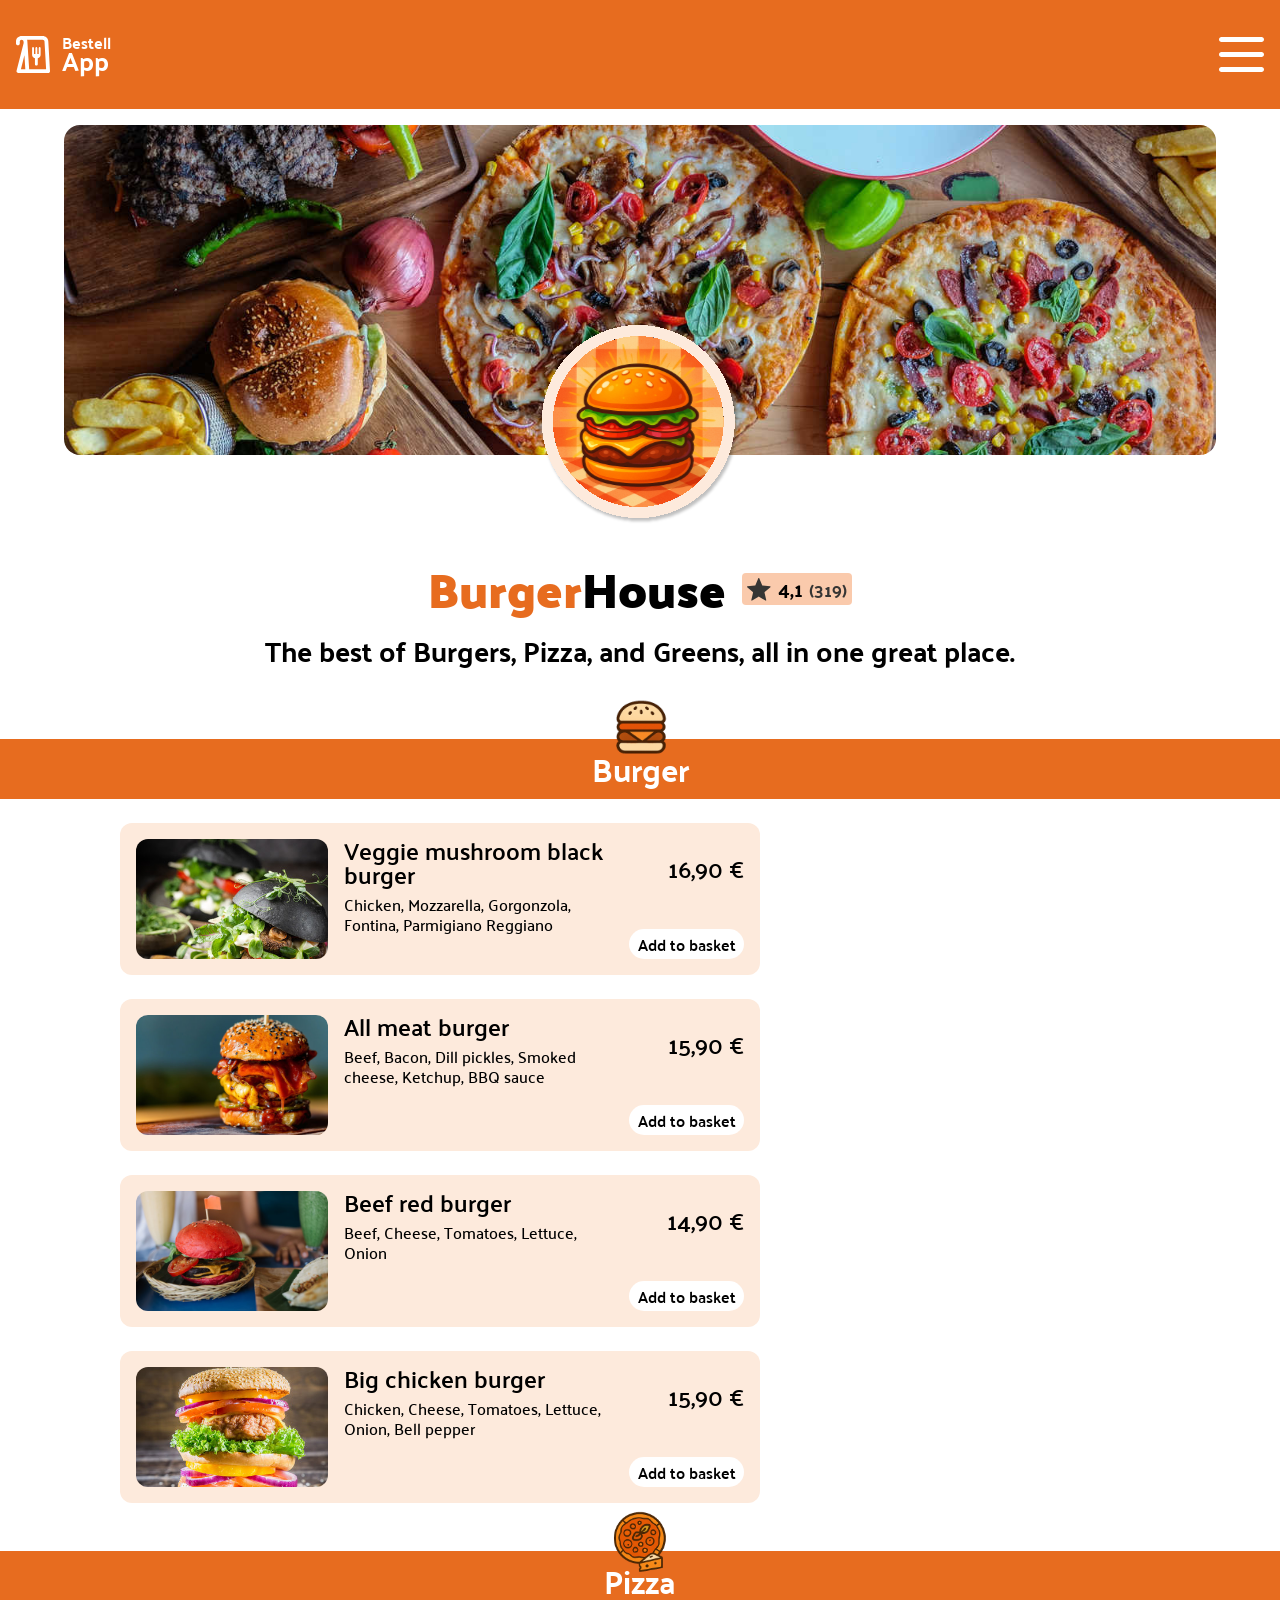
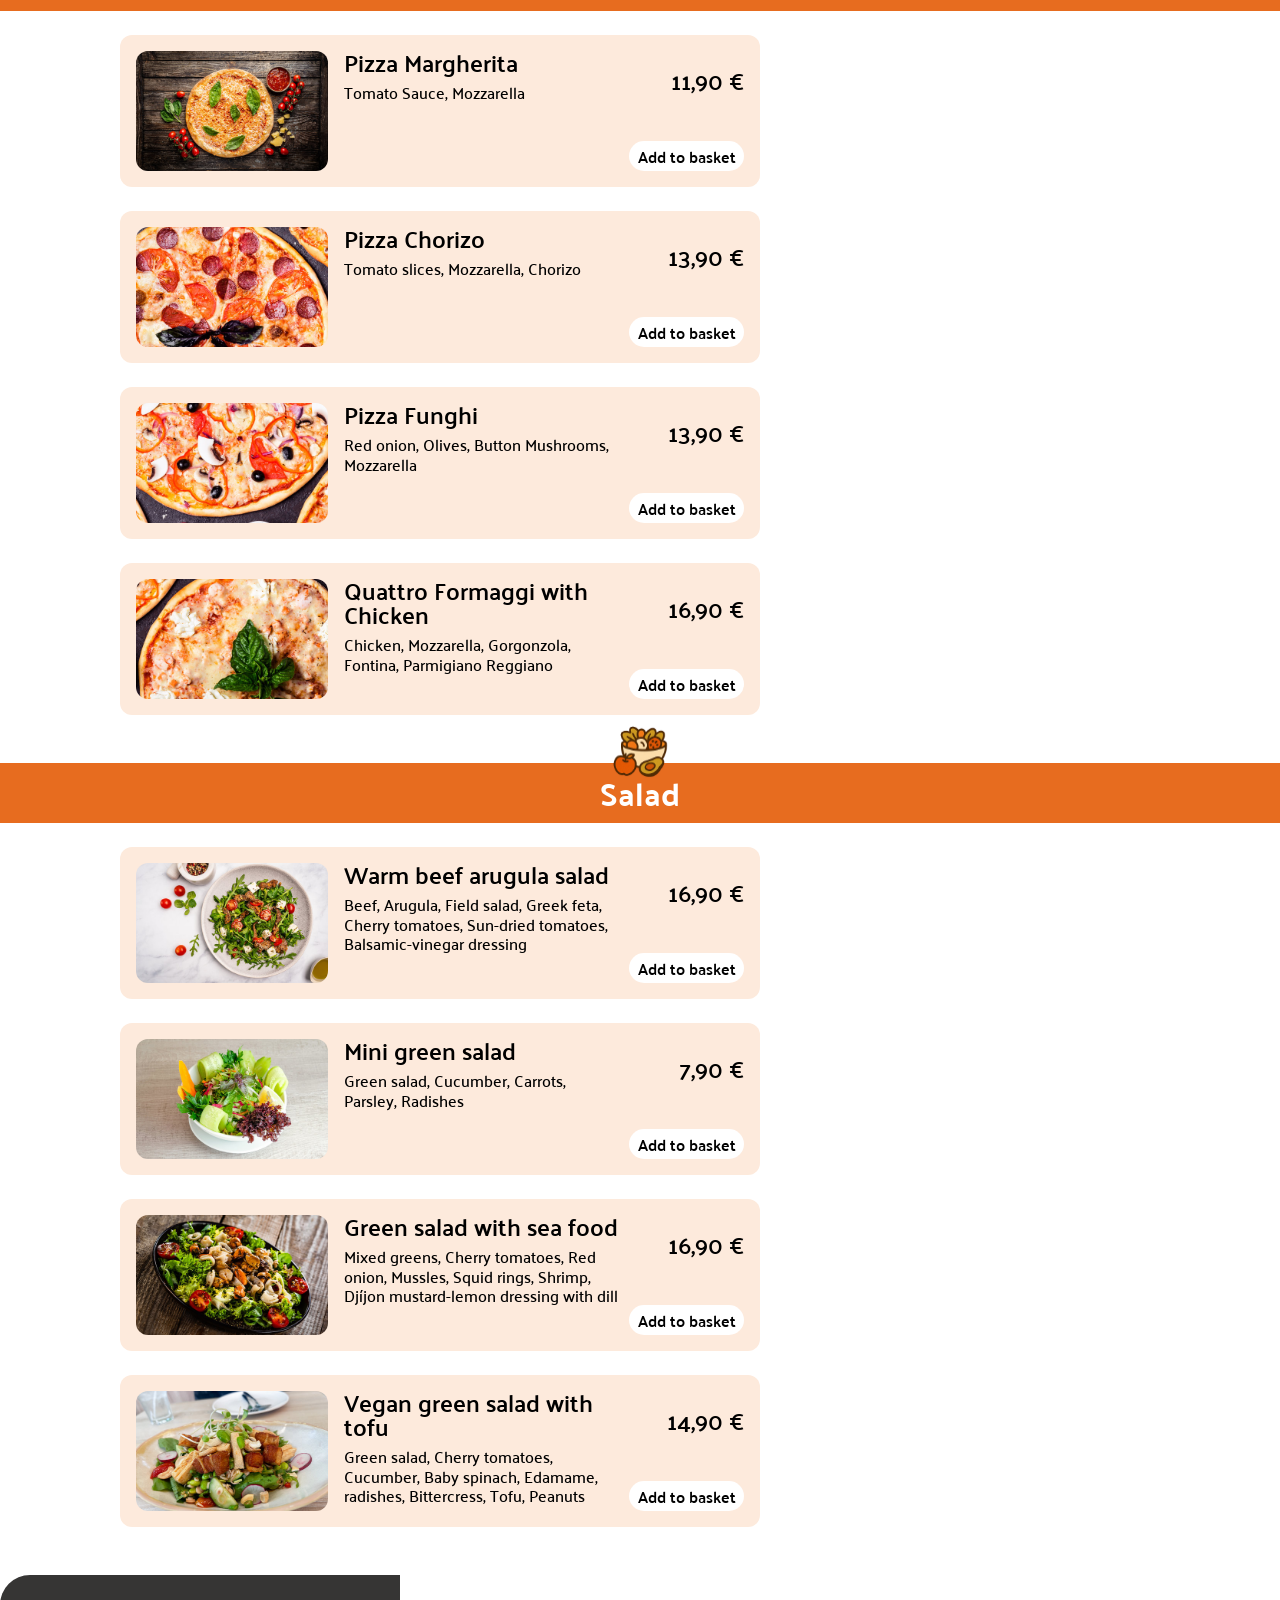
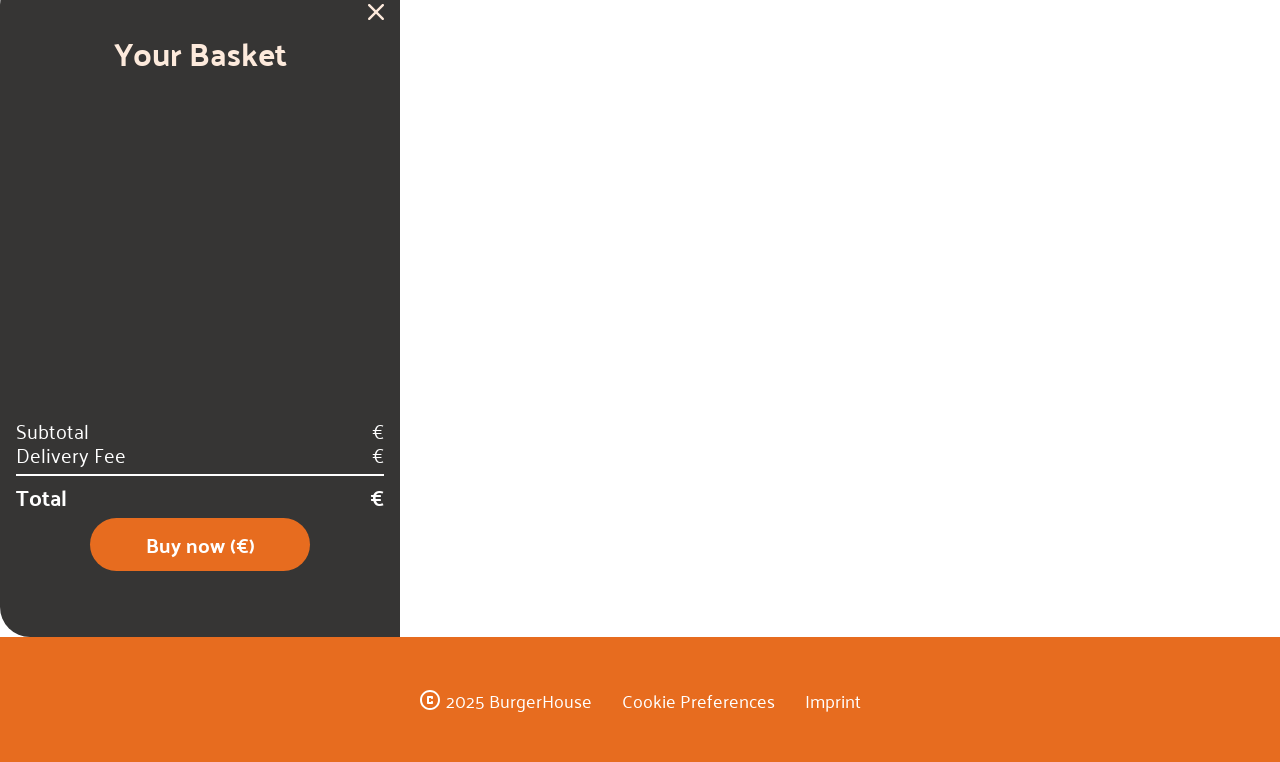
==== index.html @ 0ec8093a "fix: no dialog" ====
<!doctype html>
<html lang="en">
  <head>
    <meta charset="UTF-8" />
    <meta name="viewport" content="width=device-width, initial-scale=1.0" />
    <title>Bestell App</title>
    <link rel="icon" type="image/x-icon" href="./assets/icons/app-icon.svg" />
    <link rel="stylesheet" href="style.css" />
    <link rel="stylesheet" href="./styles/fonts.css" />
    <link rel="stylesheet" href="./styles/assets.css" />
    <link rel="stylesheet" href="./styles/basket.css" />
    <link rel="stylesheet" href="./styles/standard.css" />
    <script src="./scripts/db.js" defer></script>
    <script src="script.js" defer></script>
    <script src="./scripts/template.js" defer></script>
  </head>
  <body onload="init()">
    <header class="html-header">
      <div class="content">
        <div class="header-left">
          <img
            src="./assets/icons/app-icon.svg"
            alt="white bestell app icon of paper bag and fork"
          />
          <p>
            Bestell <br />
            <span>App</span>
          </p>
        </div>

        <div class="header-right">
          <img
            src="./assets/icons/burger-menu-icon.svg"
            alt="burger menu navigation"
          />
        </div>
      </div>
    </header>
    <main>
      <section class="landing-page">
        <div class="content">
          <div class="landing-page-wrapper">
            <div class="landing-page-photos">
              <img
                class="hero-photo"
                src="./assets/img/header-image.jpg"
                alt="burger and pizza on a table"
              />
              <img
                class="hero-icon"
                src="./assets/icons/hero-burger-icon.svg"
                alt="burger"
              />
            </div>
            <div class="landing-page-text">
              <div class="landing-page-headline">
                <h1><span class="font-color"> Burger</span>House</h1>

                <div class="rating">
                  <img
                    src="./assets/icons/rating-star-icon.svg"
                    alt="star icon"
                  />
                  <p class="average-rating">4,1</p>
                  <p class="reviews-count">(319)</p>
                </div>
              </div>

              <p>
                The best of Burgers, Pizza, and Greens, all in one great place.
              </p>
            </div>
          </div>
        </div>
      </section>

      <section id="menu"></section>
    </main>

    <aside class="basket-desktop-wrapper">
      <div class="content-basket-desktop">
        <div id="basket">
          <!-- JS -->
           
        </div>
      </div>
    </aside>

    <!-- <dialog aria-labelledby="" id="basket"></dialog> -->

    <footer>
      <div class="content">
        <div class="footer-wrapper">
          <p>Imprint</p>
          <p>Cookie Preferences</p>
          <div>
            <img src="./assets/icons/copyright.svg" alt="copyright icon" />
            <p>2025 BurgerHouse</p>
          </div>
        </div>
      </div>
    </footer>

    <nav class="nav-wrapper">
      <div class="content">
        <ul class="nav-list">
          <li>
            <a class="nav-link home-link" href=""
              ><img src="./assets/icons/home-icon.svg" alt="home icon"
            /></a>
          </li>

          <li>
            <a class="nav-link profile-link" href=""
              ><img
                src="./assets/icons/profile-icon.svg"
                alt="person profile icon"
            /></a>
          </li>

          <li>
            <a class="nav-link orders-link" href=""
              ><img src="./assets/icons/app-icon.svg" alt="bestell app icon"
            /></a>
          </li>

          <li class="shopping-cart">
            <button class="nav-link basket-link" href="" onclick="openDialog()">
              <img
                src="./assets/icons/shopping-cart-white.svg"
                alt="shopping cart icon"
              />
            </button>
            <div class="hidden" id="cart-count"></div>
          </li>
        </ul>
      </div>
    </nav>
  </body>
</html>
---- style.css ----
body {
  width: 100%;
  min-height: 100dvh;
}

main {
  width: 100%;
  padding-bottom: 48px;
  display: flex;
  flex-direction: column;
  gap: 48px;
}

/* #region header */
.html-header {
  width: 100%;
  height: clamp(70px, 8.5dvw, 120px);
  background-color: rgba(231, 108, 31, 1);
  display: flex;
  align-items: center;

  .content {
    display: flex;
    align-items: center;
    justify-content: space-between;

    .header-left {
      width: fit-content;
      display: flex;
      gap: 12px;
      align-items: center;

      img {
        width: 34px;
        height: auto;
      }

      p {
        color: white;
        font-weight: 700;
        line-height: 100%;
        letter-spacing: 0;

        span {
          font-weight: 700;
          font-size: 26px;
          line-height: 80%;
          letter-spacing: 0;
        }
      }
    }

    .header-right {
      display: none;
      width: 45px;
      height: auto;

      @media screen and (min-width: 900px) {
        display: flex;
      }
    }
  }
}

/* #endregion */

/* #region landing-page */
.landing-page {
  height: 100%;
  width: 100%;
  padding-top: 16px;

  @media screen and (min-width: 1440px) {
    padding-top: 0px;
  }
}

.landing-page-wrapper {
  height: 100%;
  width: 100%;
  display: flex;
  flex-direction: column;

  .landing-page-photos {
    height: 420px;
    width: 100%;
    display: flex;
    flex-direction: column;
    align-items: center;

    .hero-photo {
      height: 330px;
      width: clamp(300px, 90dvw, 1440px);
      object-fit: cover;
      border-radius: 16px;

      @media screen and (min-width: 1440px) {
        width: 1440px;
        height: 340px;
        border-radius: 0;
      }
    }

    .hero-icon {
      height: clamp(120px, 17dvw, 200px);
      width: clamp(120px, 17dvw, 200px);
      z-index: 1;
      position: absolute;
      bottom: 20px;

      @media screen and (min-width: 1440px) {
        position: absolute;
        bottom: 0px;
      }
    }
  }

  .landing-page-text {
    width: 100%;

    .landing-page-headline {
      width: 100%;
      display: flex;
      flex-direction: column-reverse;
      align-items: center;

      @media screen and (min-width: 900px) {
        display: flex;
        flex-direction: row;
        justify-content: center;
        gap: 16px;
      }

      h1 {
        font-family: "Palanquin Dark";
        font-size: clamp(40px, 9dvw, 48px);
        font-weight: 700;

        span {
          font-family: "Palanquin Dark";
          font-size: clamp(40px, 9dvw, 48px);
          color: rgba(231, 108, 31, 1);
        }
      }

      .rating {
        width: 110px;
        height: 32px;
        background-color: rgba(250, 202, 172, 1);
        border-radius: 4px;
        padding: 4px 5px;
        display: flex;
        align-items: center;
        justify-content: space-between;

        img {
          width: 24px;
          height: auto;
        }

        .average-rating {
          font-family: "Palanquin Dark";
          font-weight: 400;
          font-size: 20px;
          line-height: 120%;
        }

        .reviews-count {
          font-size: 18px;
          line-height: 120%;
          color: rgba(54, 53, 52, 1);
        }
      }
    }

    p {
      font-weight: 700;
      font-size: clamp(20px, 5dvw, 28px);
      line-height: 120%;
      text-align: center;
    }
  }
}

/* #endregion */

/* #region menu */

#menu {
  width: 100%;
  height: auto;
  display: flex;
  flex-direction: column;
  gap: 24px;

  .menu-headline {
    width: 100%;
    height: 60px;
    background-color: rgba(231, 108, 31, 1);
    display: flex;
    flex-direction: column;
    justify-content: center;
    align-items: center;
    gap: 12px;
    margin-top: 24px;

    .menu-headline-icon {
      position: absolute;
      top: -40px;

      img {
        width: 55px;
        height: auto;
      }
    }

    h2 {
      color: white;
      font-size: 32px;
      font-weight: 700;
      line-height: 120%;
    }
  }

  .menu-card-wrapper {
    display: flex;
    flex-direction: column;
    justify-content: center;
    align-items: center;
    gap: 24px;

    @media screen and (min-width: 900px) {
      width: calc(100% - 400px);
    }

    .menu-card {
      width: clamp(294px, 50dvw, 715px);
      background-color: rgba(253, 234, 220, 1);
      border-radius: 12px;
      padding: 16px;
      display: flex;
      flex-direction: column;

      @media screen and (min-width: 900px) {
        display: flex;
        flex-direction: row;
        justify-content: space-between;
        gap: 10px;
      }

      .menu-card-left {
        @media screen and (min-width: 900px) {
          width: 100%;
          display: flex;
          gap: 16px;
        }

        .menu-img {
          @media screen and (min-width: 900px) {
            display: flex;
            align-items: center;
          }

          img {
            width: 100%;
            height: 86px;
            border-radius: 12px;
            object-fit: cover;

            @media screen and (min-width: 900px) {
              width: clamp(130px, 15dvw, 200px);
              height: 120px;
              border-radius: 12px;
              object-fit: cover;
            }
          }
        }

        .dish-name {
          display: flex;
          flex-direction: column;
          gap: 8px;

          h3 {
            font-weight: 600;
            font-size: 24px;
            line-height: 100%;
          }

          p {
            font-weight: 500;
            line-height: 120%;
          }
        }
      }

      .price {
        display: flex;
        justify-content: space-between;
        margin-top: 16px;

        @media screen and (min-width: 900px) {
          display: flex;
          flex-direction: column;
          align-items: end;
        }

        p {
          font-weight: 600;
          font-size: 24px;
          line-height: 120%;
        }

        .basket-button {
          width: 115px;
          height: 30px;
          border-radius: 20px;
          padding: 5px 8px;
          background-color: rgba(255, 255, 255, 1);

          p {
            font-weight: 600;
            line-height: 120%;
            font-size: 16px;
          }

          p:active {
            color: rgba(231, 108, 31, 1);
          }
        }
      }
    }
  }
}
/* #endregion */

/* #region navbar */
.nav-wrapper {
  width: 100%;
  height: 70px;
  background-color: rgba(54, 53, 52, 1);
  display: flex;
  align-items: center;
  z-index: 2;
  position: fixed;
  bottom: 0;

  @media screen and (min-width: 900px) {
    display: none;
  }

  .nav-list {
    height: 100%;
    width: 100%;
    display: flex;
    justify-content: space-between;
    align-items: center;

    li {
      .nav-link {
        img {
          width: 30px;
          height: 30px;
        }
      }
    }

    .shopping-cart {
      .circle-flag {
        background-color: rgba(253, 234, 220, 1);
        width: 15px;
        height: 15px;
        border-radius: 50%;
        position: absolute;
        bottom: 70%;
        right: 0;
        display: flex;
        justify-content: center;
        align-items: center;

        .item-count {
          color: rgba(231, 108, 31, 1);
          font-family: "Figtree";
          font-size: 10px;
          font-weight: 600;
          line-height: 120%;
        }
      }
    }
  }
}

.hidden {
  display: none;
}

/* #endregion */

/* .basket-desktop-wrapper {
  z-index: 1000;
    height: 100%;
    width: 100%;
    position: absolute;
    top: 0px;
    display: flex;
    justify-content: center;

    .content-basket-desktop {
      width: 1440px;
      height: 100%;
      display: flex;
      justify-content: flex-end;

      #basket-desktop {
        background: blue;
        border-radius: 30px 0 0 30px;
        height: 662px;
        width: 400px;
        position: sticky;
        top: 0px;
      }
    }
  } */



/* #region dialog */
/* dialog {
  width: 300px;
  height: 662px;
  border-radius: 30px;
  background: rgba(54, 53, 52, 1);
  margin: auto;
  padding: 24px 16px;
  border: none;

  .dialog-wrapper {
    display: block;
    width: 100%;
    height: 100%;
    display: flex;
    flex-direction: column;
    align-items: center;
    gap: 8px;

    .dialog-header {
      width: 100%;
      height: fit-content;
      color: rgba(253, 234, 220, 1);
      display: flex;
      justify-content: flex-end;
      align-items: center;

      button {
        height: 16px;
        width: 16px;
      }
    }

    h1 {
      color: rgba(253, 234, 220, 1);
      font-weight: 700;
      font-size: 32px;
    }

    #basket-wrapper {
      width: 100%;
      height: 320px;
      display: flex;
      flex-direction: column;
      gap: 8px;
      overflow-y: auto;

      .basket-card {
        width: 250px;
        height: fit-content;
        background-color: rgba(253, 234, 220, 1);
        border-radius: 20px;
        padding: 16px;

        .basket-card-top {
          width: 100%;
          color: rgba(54, 53, 52, 1);
          font-weight: 700;
          font-size: 20px;
          line-height: 120%;

          display: flex;
          justify-content: space-between;
          align-items: center;
        }

        .basket-card-bottom {
          width: 100%;
          color: rgba(54, 53, 52, 1);
          font-weight: 700;
          font-size: 20px;
          line-height: 120%;

          display: flex;
          justify-content: space-between;
          align-items: center;

          .basket-count {
            width: 100%;
            display: flex;
            align-items: center;
            gap: 4px;
          }
        }
      }
    }

    .basket-table-total {
      width: 100%;
      height: fit-content;
      border-collapse: collapse;

      tr {
        td {
          color: rgba(255, 255, 255, 1);
          font-size: 20px;
          line-height: 120%;
        }

        td:last-child {
          text-align: right;
        }
      }

      .delivery-row {
        td {
          padding-bottom: 8px;
        }
      }

      #total-row {
        border-top: 2px solid white;

        td {
          font-weight: 700;
          font-size: 22px;
          line-height: 120%;
          padding-top: 8px;
        }
      }
    }

    .buy-now-button {
      width: 220px;
      height: 53px;
      border-radius: 60px;
      background-color: rgba(231, 108, 31, 1);
      padding: 12px 24px;

      p {
        width: 100%;
        color: white;
        font-weight: 700;
        font-size: 20px;
        line-height: 120%;
      }
    }
  }
} */

/* dialog::backdrop {
  background: rgba(0, 0, 0, 0.5);
} */

/* .basket-order-confirmed {
  width: 300px;
  height: 255px;
  border-radius: 30px;
  background: rgba(54, 53, 52, 1);
  margin: auto;
  padding: 24px 16px;
  border: none;

  .dialog-wrapper-ordered {
    width: 100%;
    height: 100%;
    display: flex;
    flex-direction: column;
    align-items: center;
    gap: 8px;

    header {
      width: 100%;
      height: fit-content;
      color: rgba(253, 234, 220, 1);
      display: flex;
      justify-content: flex-end;
      align-items: center;
    }

    h1 {
      color: rgba(253, 234, 220, 1);
      font-weight: 700;
      font-size: 32px;
      line-height: 120%;
      text-align: center;
    }

    p {
      color: rgba(253, 234, 220, 1);
      font-weight: 700;
      font-size: 20px;
      line-height: 120%;
      text-align: center;
    }
  }
} */

footer {
  width: 100%;
  height: 125px;
  background-color: rgba(231, 108, 31, 1);
}

.footer-wrapper {
  width: 100%;
  height: 100%;
  display: flex;
  justify-content: center;
  flex-direction: column;
  align-items: center;

  @media screen and (min-width: 900px) {
    display: flex;
    flex-direction: row-reverse;
    gap: 30px;
    justify-content: center;
    height: 125px;
  }

  p {
    color: white;
    font-size: 18px;
  }

  div {
    display: flex;
    gap: 6px;
    align-items: center;

    img {
      width: 20px;
      height: 20px;
    }
  }
}


    /* #endregion */
---- styles/fonts.css ----
/* #region Palanquin */
/* palanquin-dark-regular - latin */
@font-face {
  font-display: swap; /* Check https://developer.mozilla.org/en-US/docs/Web/CSS/@font-face/font-display for other options. */
  font-family: 'Palanquin Dark';
  font-style: normal;
  font-weight: 400;
  src: url('../assets/fonts/palanquin-dark-v17-latin-regular.woff2') format('woff2'); /* Chrome 36+, Opera 23+, Firefox 39+, Safari 12+, iOS 10+ */
}
/* palanquin-dark-700 - latin */
@font-face {
  font-display: swap; /* Check https://developer.mozilla.org/en-US/docs/Web/CSS/@font-face/font-display for other options. */
  font-family: 'Palanquin Dark';
  font-style: normal;
  font-weight: 700;
  src: url('../assets/fonts/palanquin-dark-v17-latin-700.woff2') format('woff2'); /* Chrome 36+, Opera 23+, Firefox 39+, Safari 12+, iOS 10+ */
}

/* palanquin-regular - latin */
@font-face {
  font-display: swap; /* Check https://developer.mozilla.org/en-US/docs/Web/CSS/@font-face/font-display for other options. */
  font-family: 'Palanquin';
  font-style: normal;
  font-weight: 400;
  src: url('../assets/fonts/palanquin-v17-latin-regular.woff2') format('woff2'); /* Chrome 36+, Opera 23+, Firefox 39+, Safari 12+, iOS 10+ */
}
/* palanquin-500 - latin */
@font-face {
  font-display: swap; /* Check https://developer.mozilla.org/en-US/docs/Web/CSS/@font-face/font-display for other options. */
  font-family: 'Palanquin';
  font-style: normal;
  font-weight: 500;
  src: url('../assets/fonts/palanquin-v17-latin-500.woff2') format('woff2'); /* Chrome 36+, Opera 23+, Firefox 39+, Safari 12+, iOS 10+ */
}
/* palanquin-600 - latin */
@font-face {
  font-display: swap; /* Check https://developer.mozilla.org/en-US/docs/Web/CSS/@font-face/font-display for other options. */
  font-family: 'Palanquin';
  font-style: normal;
  font-weight: 600;
  src: url('../assets/fonts/palanquin-v17-latin-600.woff2') format('woff2'); /* Chrome 36+, Opera 23+, Firefox 39+, Safari 12+, iOS 10+ */
}
/* palanquin-700 - latin */
@font-face {
  font-display: swap; /* Check https://developer.mozilla.org/en-US/docs/Web/CSS/@font-face/font-display for other options. */
  font-family: 'Palanquin';
  font-style: normal;
  font-weight: 700;
  src: url('../assets/fonts/palanquin-v17-latin-700.woff2') format('woff2'); /* Chrome 36+, Opera 23+, Firefox 39+, Safari 12+, iOS 10+ */
}

/* #endregion */

/* #region Figtree */
/* figtree-regular - latin */
@font-face {
  font-display: swap; /* Check https://developer.mozilla.org/en-US/docs/Web/CSS/@font-face/font-display for other options. */
  font-family: 'Figtree';
  font-style: normal;
  font-weight: 400;
  src: url('../assets/fonts/figtree-v9-latin-regular.woff2') format('woff2'); /* Chrome 36+, Opera 23+, Firefox 39+, Safari 12+, iOS 10+ */
}
/* figtree-600 - latin */
@font-face {
  font-display: swap; /* Check https://developer.mozilla.org/en-US/docs/Web/CSS/@font-face/font-display for other options. */
  font-family: 'Figtree';
  font-style: normal;
  font-weight: 600;
  src: url('../assets/fonts/figtree-v9-latin-600.woff2') format('woff2'); /* Chrome 36+, Opera 23+, Firefox 39+, Safari 12+, iOS 10+ */
}
/* #endregion */
---- styles/basket.css ----
/* .basket-desktop-wrapper {
  z-index: 1000;
  height: 100%;
  width: 100%;
  position: absolute;
  top: 0px;
  display: flex;
  justify-content: center;

  .content-basket-desktop {
    width: 1440px;
    height: 100%;
    display: flex;
    justify-content: flex-end; */

    #basket{
      background: rgba(54, 53, 52, 1);
      border-radius: 30px 0 0 30px;
      height: 662px;
      width: 400px;
      position: sticky;
      top: 0px;
      padding: 24px 16px;

      .dialog-wrapper {
        display: block;
        width: 100%;
        height: 100%;
        display: flex;
        flex-direction: column;
        align-items: center;
        gap: 8px;

        .dialog-header {
          width: 100%;
          height: fit-content;
          color: rgba(253, 234, 220, 1);
          display: flex;
          justify-content: flex-end;
          align-items: center;

          button {
            height: 16px;
            width: 16px;
          }
        }

        h1 {
          color: rgba(253, 234, 220, 1);
          font-weight: 700;
          font-size: 32px;
        }

        #basket-wrapper {
          width: 100%;
          height: 320px;
          display: flex;
          flex-direction: column;
          gap: 8px;
          overflow-y: auto;

          .basket-card {
            width: 250px;
            height: fit-content;
            background-color: rgba(253, 234, 220, 1);
            border-radius: 20px;
            padding: 16px;

            .basket-card-top {
              width: 100%;
              color: rgba(54, 53, 52, 1);
              font-weight: 700;
              font-size: 20px;
              line-height: 120%;

              display: flex;
              justify-content: space-between;
              align-items: center;
            }

            .basket-card-bottom {
              width: 100%;
              color: rgba(54, 53, 52, 1);
              font-weight: 700;
              font-size: 20px;
              line-height: 120%;

              display: flex;
              justify-content: space-between;
              align-items: center;

              .basket-count {
                width: 100%;
                display: flex;
                align-items: center;
                gap: 4px;
              }
            }
          }
        }

        .basket-table-total {
          width: 100%;
          height: fit-content;
          border-collapse: collapse;

          tr {
            td {
              color: rgba(255, 255, 255, 1);
              font-size: 20px;
              line-height: 120%;
            }

            td:last-child {
              text-align: right;
            }
          }

          .delivery-row {
            td {
              padding-bottom: 8px;
            }
          }

          #total-row {
            border-top: 2px solid white;

            td {
              font-weight: 700;
              font-size: 22px;
              line-height: 120%;
              padding-top: 8px;
            }
          }
        }

        .buy-now-button {
          width: 220px;
          height: 53px;
          border-radius: 60px;
          background-color: rgba(231, 108, 31, 1);
          padding: 12px 24px;

          p {
            width: 100%;
            color: white;
            font-weight: 700;
            font-size: 20px;
            line-height: 120%;
          }
        }
      }
    }
  /* }
} */
---- styles/standard.css ----
*{
    margin: 0;
    padding: 0;
    scroll-behavior: smooth;
    box-sizing: border-box;
    text-decoration: none;
    position: relative;
    list-style: none;
    font-size: inherit;
    color: inherit;
    font-family: 'Palanquin';
    background: initial;
    border: initial;
}

.content{
    width: 100%;
    padding: 0 max(calc(50% - 720px), 1rem);
}
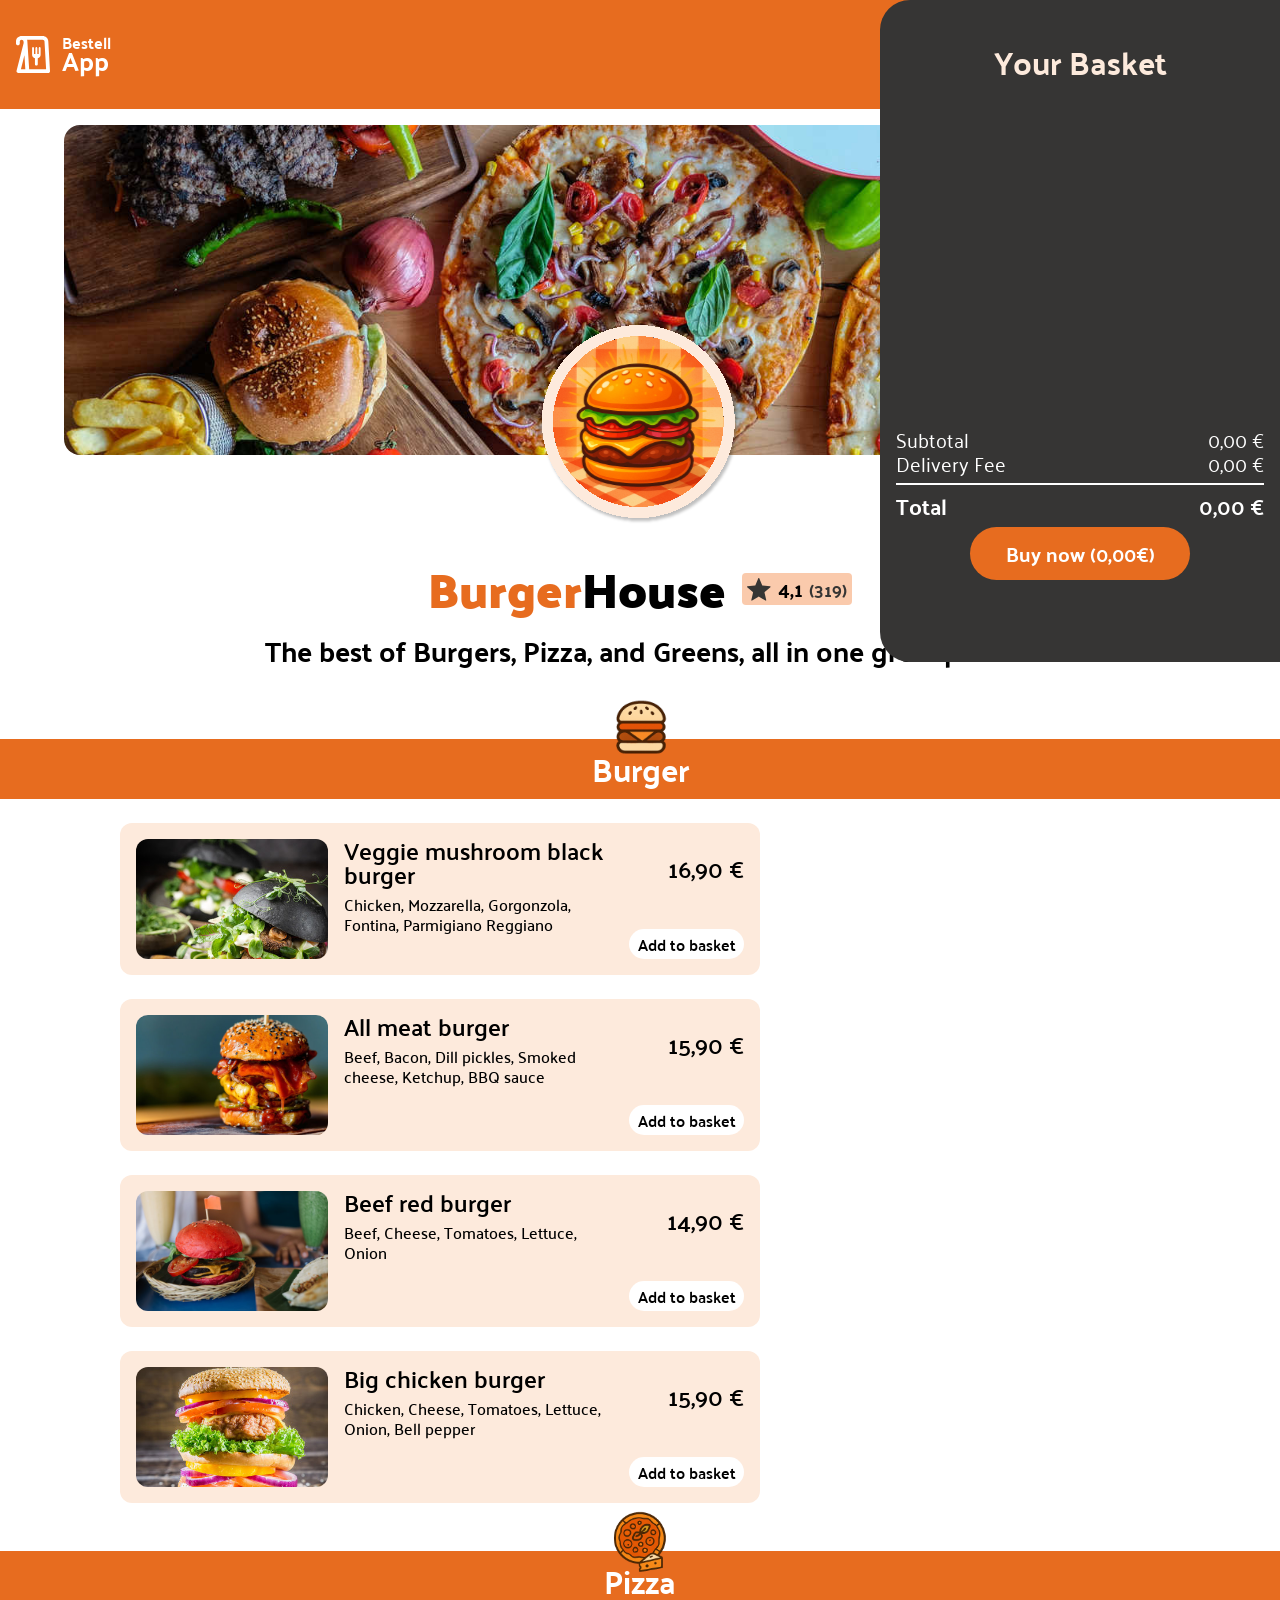
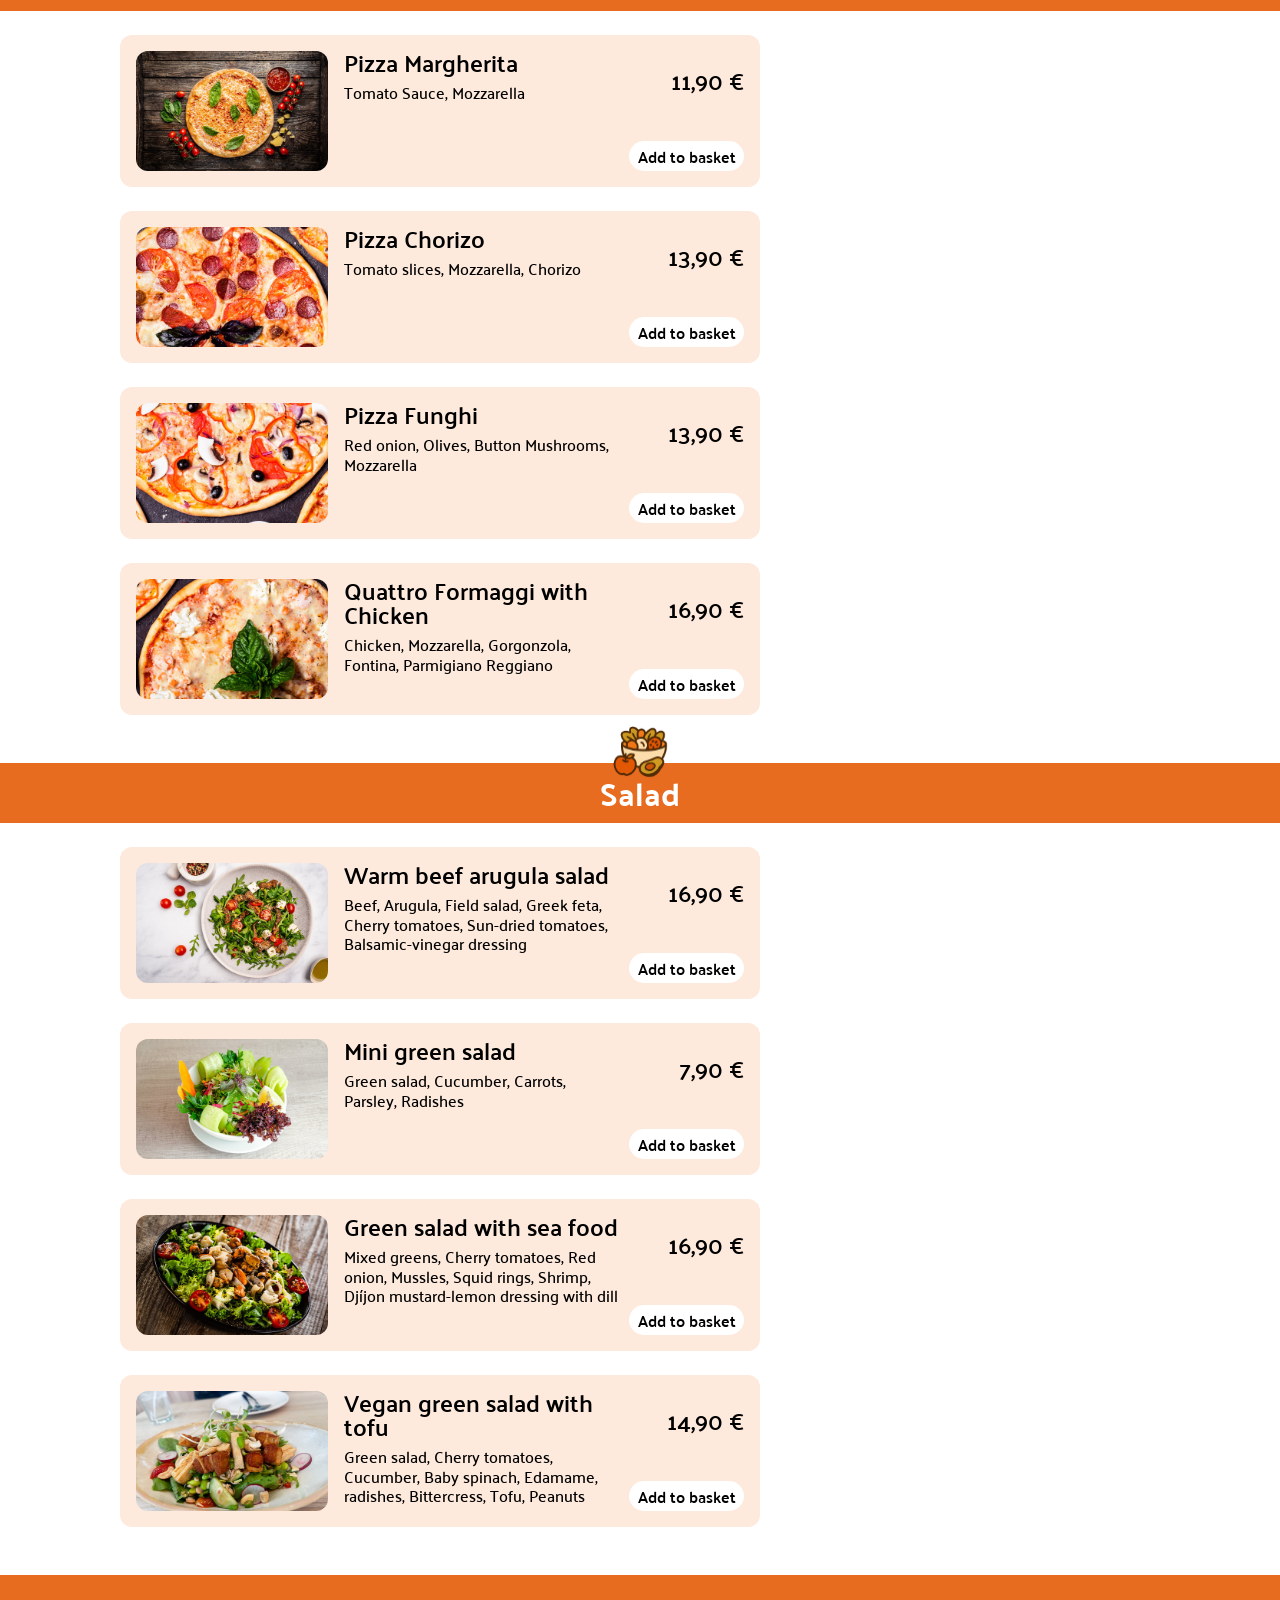
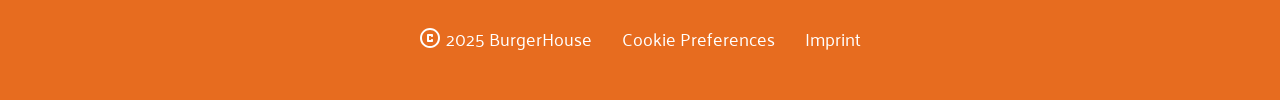
==== commit 82ca9072: "feat: update aside element" ====
--- a/index.html
+++ b/index.html
@@ -77,7 +77,7 @@
       <section id="menu"></section>
     </main>
 
-    <aside class="basket-desktop-wrapper">
+    <aside class="basket-desktop-wrapper hidden" id="open-basket">
       <div class="content-basket-desktop">
         <div id="basket">
           <!-- JS -->
@@ -85,6 +85,10 @@
         </div>
       </div>
     </aside>
+
+    <dialog id="check-out-dialog">
+      <!-- JS -->
+    </dialog>
 
     <!-- <dialog aria-labelledby="" id="basket"></dialog> -->
 
@@ -125,7 +129,7 @@
           </li>
 
           <li class="shopping-cart">
-            <button class="nav-link basket-link" href="" onclick="openDialog()">
+            <button class="nav-link basket-link" href="" onclick="openBasket()">
               <img
                 src="./assets/icons/shopping-cart-white.svg"
                 alt="shopping cart icon"
--- a/style.css
+++ b/style.css
@@ -396,221 +396,6 @@
 
 /* #endregion */
 
-/* .basket-desktop-wrapper {
-  z-index: 1000;
-    height: 100%;
-    width: 100%;
-    position: absolute;
-    top: 0px;
-    display: flex;
-    justify-content: center;
-
-    .content-basket-desktop {
-      width: 1440px;
-      height: 100%;
-      display: flex;
-      justify-content: flex-end;
-
-      #basket-desktop {
-        background: blue;
-        border-radius: 30px 0 0 30px;
-        height: 662px;
-        width: 400px;
-        position: sticky;
-        top: 0px;
-      }
-    }
-  } */
-
-
-
-/* #region dialog */
-/* dialog {
-  width: 300px;
-  height: 662px;
-  border-radius: 30px;
-  background: rgba(54, 53, 52, 1);
-  margin: auto;
-  padding: 24px 16px;
-  border: none;
-
-  .dialog-wrapper {
-    display: block;
-    width: 100%;
-    height: 100%;
-    display: flex;
-    flex-direction: column;
-    align-items: center;
-    gap: 8px;
-
-    .dialog-header {
-      width: 100%;
-      height: fit-content;
-      color: rgba(253, 234, 220, 1);
-      display: flex;
-      justify-content: flex-end;
-      align-items: center;
-
-      button {
-        height: 16px;
-        width: 16px;
-      }
-    }
-
-    h1 {
-      color: rgba(253, 234, 220, 1);
-      font-weight: 700;
-      font-size: 32px;
-    }
-
-    #basket-wrapper {
-      width: 100%;
-      height: 320px;
-      display: flex;
-      flex-direction: column;
-      gap: 8px;
-      overflow-y: auto;
-
-      .basket-card {
-        width: 250px;
-        height: fit-content;
-        background-color: rgba(253, 234, 220, 1);
-        border-radius: 20px;
-        padding: 16px;
-
-        .basket-card-top {
-          width: 100%;
-          color: rgba(54, 53, 52, 1);
-          font-weight: 700;
-          font-size: 20px;
-          line-height: 120%;
-
-          display: flex;
-          justify-content: space-between;
-          align-items: center;
-        }
-
-        .basket-card-bottom {
-          width: 100%;
-          color: rgba(54, 53, 52, 1);
-          font-weight: 700;
-          font-size: 20px;
-          line-height: 120%;
-
-          display: flex;
-          justify-content: space-between;
-          align-items: center;
-
-          .basket-count {
-            width: 100%;
-            display: flex;
-            align-items: center;
-            gap: 4px;
-          }
-        }
-      }
-    }
-
-    .basket-table-total {
-      width: 100%;
-      height: fit-content;
-      border-collapse: collapse;
-
-      tr {
-        td {
-          color: rgba(255, 255, 255, 1);
-          font-size: 20px;
-          line-height: 120%;
-        }
-
-        td:last-child {
-          text-align: right;
-        }
-      }
-
-      .delivery-row {
-        td {
-          padding-bottom: 8px;
-        }
-      }
-
-      #total-row {
-        border-top: 2px solid white;
-
-        td {
-          font-weight: 700;
-          font-size: 22px;
-          line-height: 120%;
-          padding-top: 8px;
-        }
-      }
-    }
-
-    .buy-now-button {
-      width: 220px;
-      height: 53px;
-      border-radius: 60px;
-      background-color: rgba(231, 108, 31, 1);
-      padding: 12px 24px;
-
-      p {
-        width: 100%;
-        color: white;
-        font-weight: 700;
-        font-size: 20px;
-        line-height: 120%;
-      }
-    }
-  }
-} */
-
-/* dialog::backdrop {
-  background: rgba(0, 0, 0, 0.5);
-} */
-
-/* .basket-order-confirmed {
-  width: 300px;
-  height: 255px;
-  border-radius: 30px;
-  background: rgba(54, 53, 52, 1);
-  margin: auto;
-  padding: 24px 16px;
-  border: none;
-
-  .dialog-wrapper-ordered {
-    width: 100%;
-    height: 100%;
-    display: flex;
-    flex-direction: column;
-    align-items: center;
-    gap: 8px;
-
-    header {
-      width: 100%;
-      height: fit-content;
-      color: rgba(253, 234, 220, 1);
-      display: flex;
-      justify-content: flex-end;
-      align-items: center;
-    }
-
-    h1 {
-      color: rgba(253, 234, 220, 1);
-      font-weight: 700;
-      font-size: 32px;
-      line-height: 120%;
-      text-align: center;
-    }
-
-    p {
-      color: rgba(253, 234, 220, 1);
-      font-weight: 700;
-      font-size: 20px;
-      line-height: 120%;
-      text-align: center;
-    }
-  }
-} */
 
 footer {
   width: 100%;
--- a/styles/basket.css
+++ b/styles/basket.css
@@ -1,4 +1,4 @@
-/* .basket-desktop-wrapper {
+.basket-desktop-wrapper {
   z-index: 1000;
   height: 100%;
   width: 100%;
@@ -11,19 +11,33 @@
     width: 1440px;
     height: 100%;
     display: flex;
-    justify-content: flex-end; */
-
-    #basket{
+    justify-content: flex-end;
+
+    @media screen and (max-width: 900px) {
+      display: flex;
+      justify-content: center;
+    }
+
+    #basket {
       background: rgba(54, 53, 52, 1);
       border-radius: 30px 0 0 30px;
       height: 662px;
-      width: 400px;
+      width: 100%;
+      max-width: 400px;
+      min-width: 300px;
       position: sticky;
       top: 0px;
       padding: 24px 16px;
 
+      @media screen and (max-width: 900px) {
+        position: absolute;
+        width: 100%;
+        height: 600px;
+        border-radius: 30px;
+      }
+
       .dialog-wrapper {
-        display: block;
+        _display: block;
         width: 100%;
         height: 100%;
         display: flex;
@@ -40,8 +54,14 @@
           align-items: center;
 
           button {
-            height: 16px;
-            width: 16px;
+            display: none;
+
+               @media screen and (max-width: 900px) {
+                display: block;
+                   height: 16px;
+                   width: 16px;
+       
+      }
           }
         }
 
@@ -151,5 +171,49 @@
         }
       }
     }
-  /* }
-} */
+  }
+}
+
+#check-out-dialog {
+  width: 300px;
+  height: 255px;
+  border-radius: 30px;
+  background: rgba(54, 53, 52, 1);
+  margin: auto;
+  padding: 24px 16px;
+  border: none;
+
+  .dialog-wrapper-ordered {
+    width: 100%;
+    height: 100%;
+    display: flex;
+    flex-direction: column;
+    align-items: center;
+    gap: 8px;
+
+    header {
+      width: 100%;
+      height: fit-content;
+      color: rgba(253, 234, 220, 1);
+      display: flex;
+      justify-content: flex-end;
+      align-items: center;
+    }
+
+    h1 {
+      color: rgba(253, 234, 220, 1);
+      font-weight: 700;
+      font-size: 32px;
+      line-height: 120%;
+      text-align: center;
+    }
+
+    p {
+      color: rgba(253, 234, 220, 1);
+      font-weight: 700;
+      font-size: 20px;
+      line-height: 120%;
+      text-align: center;
+    }
+  }
+}
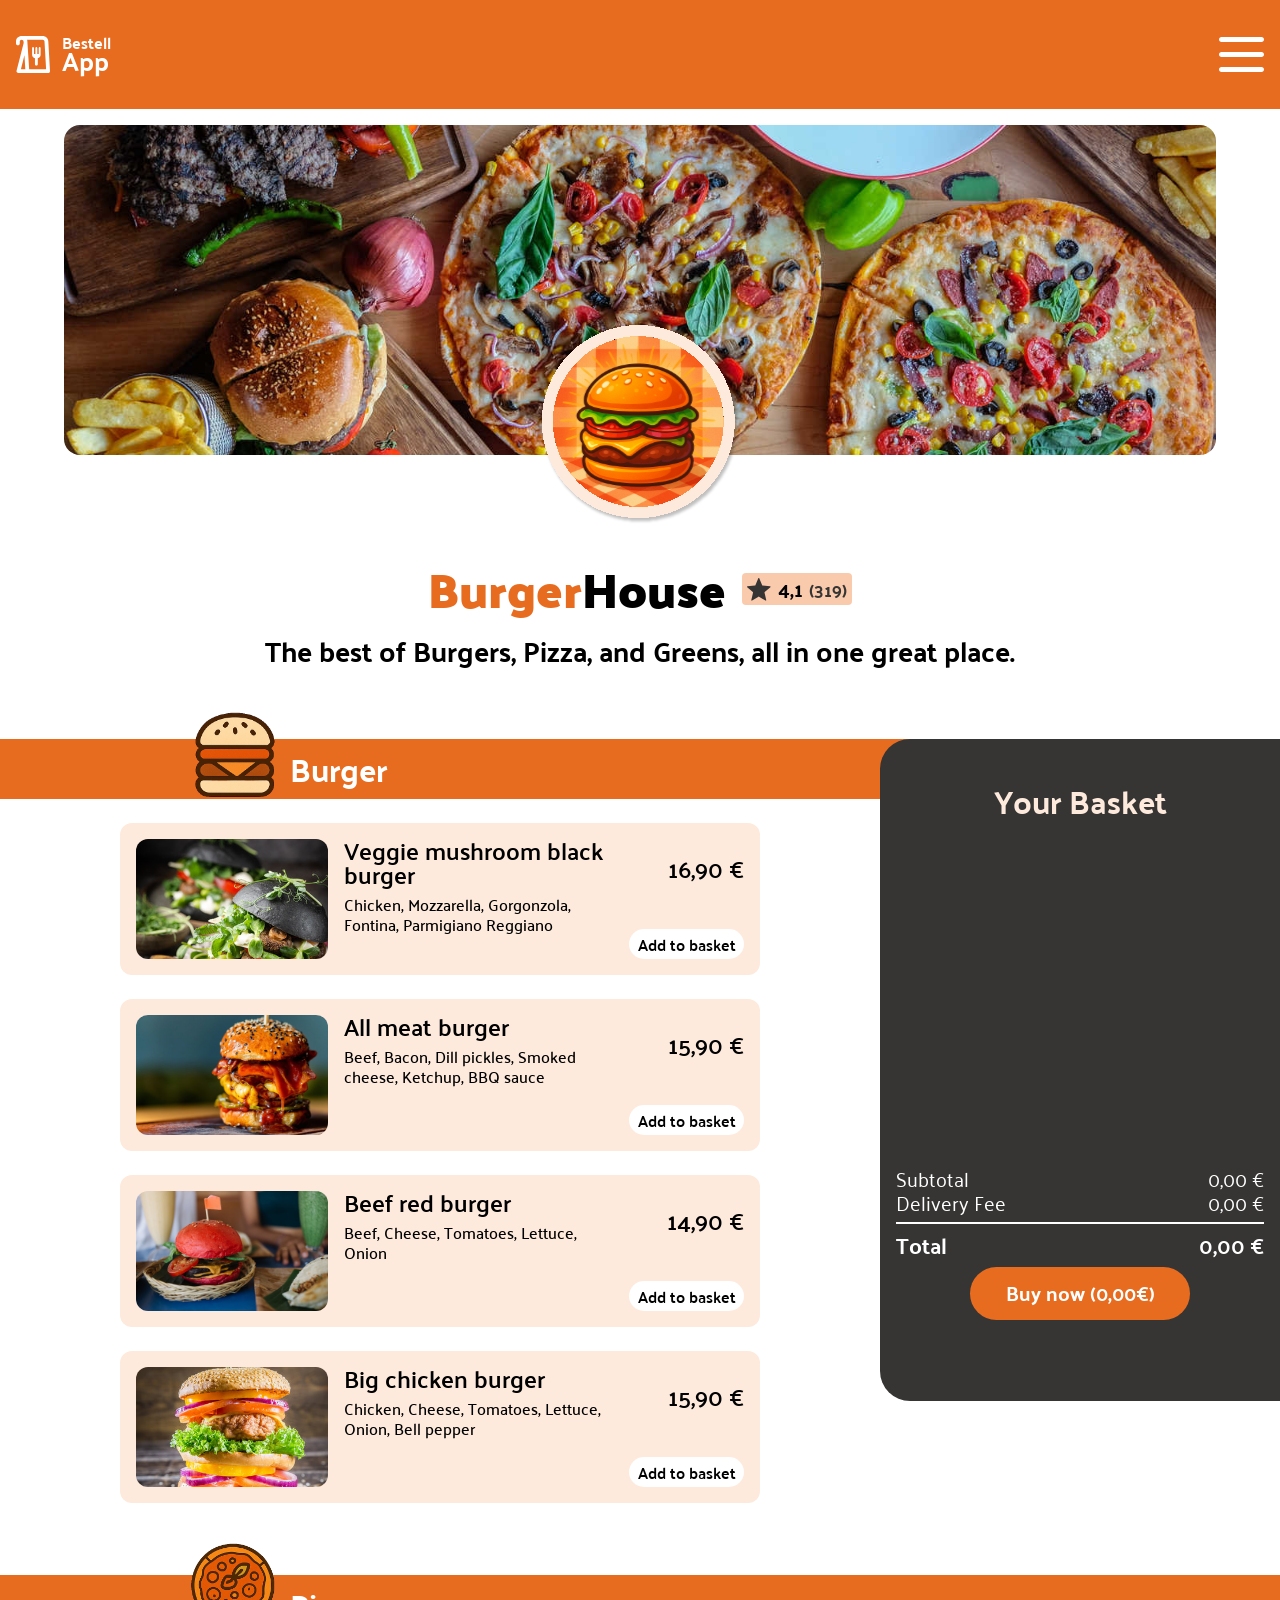
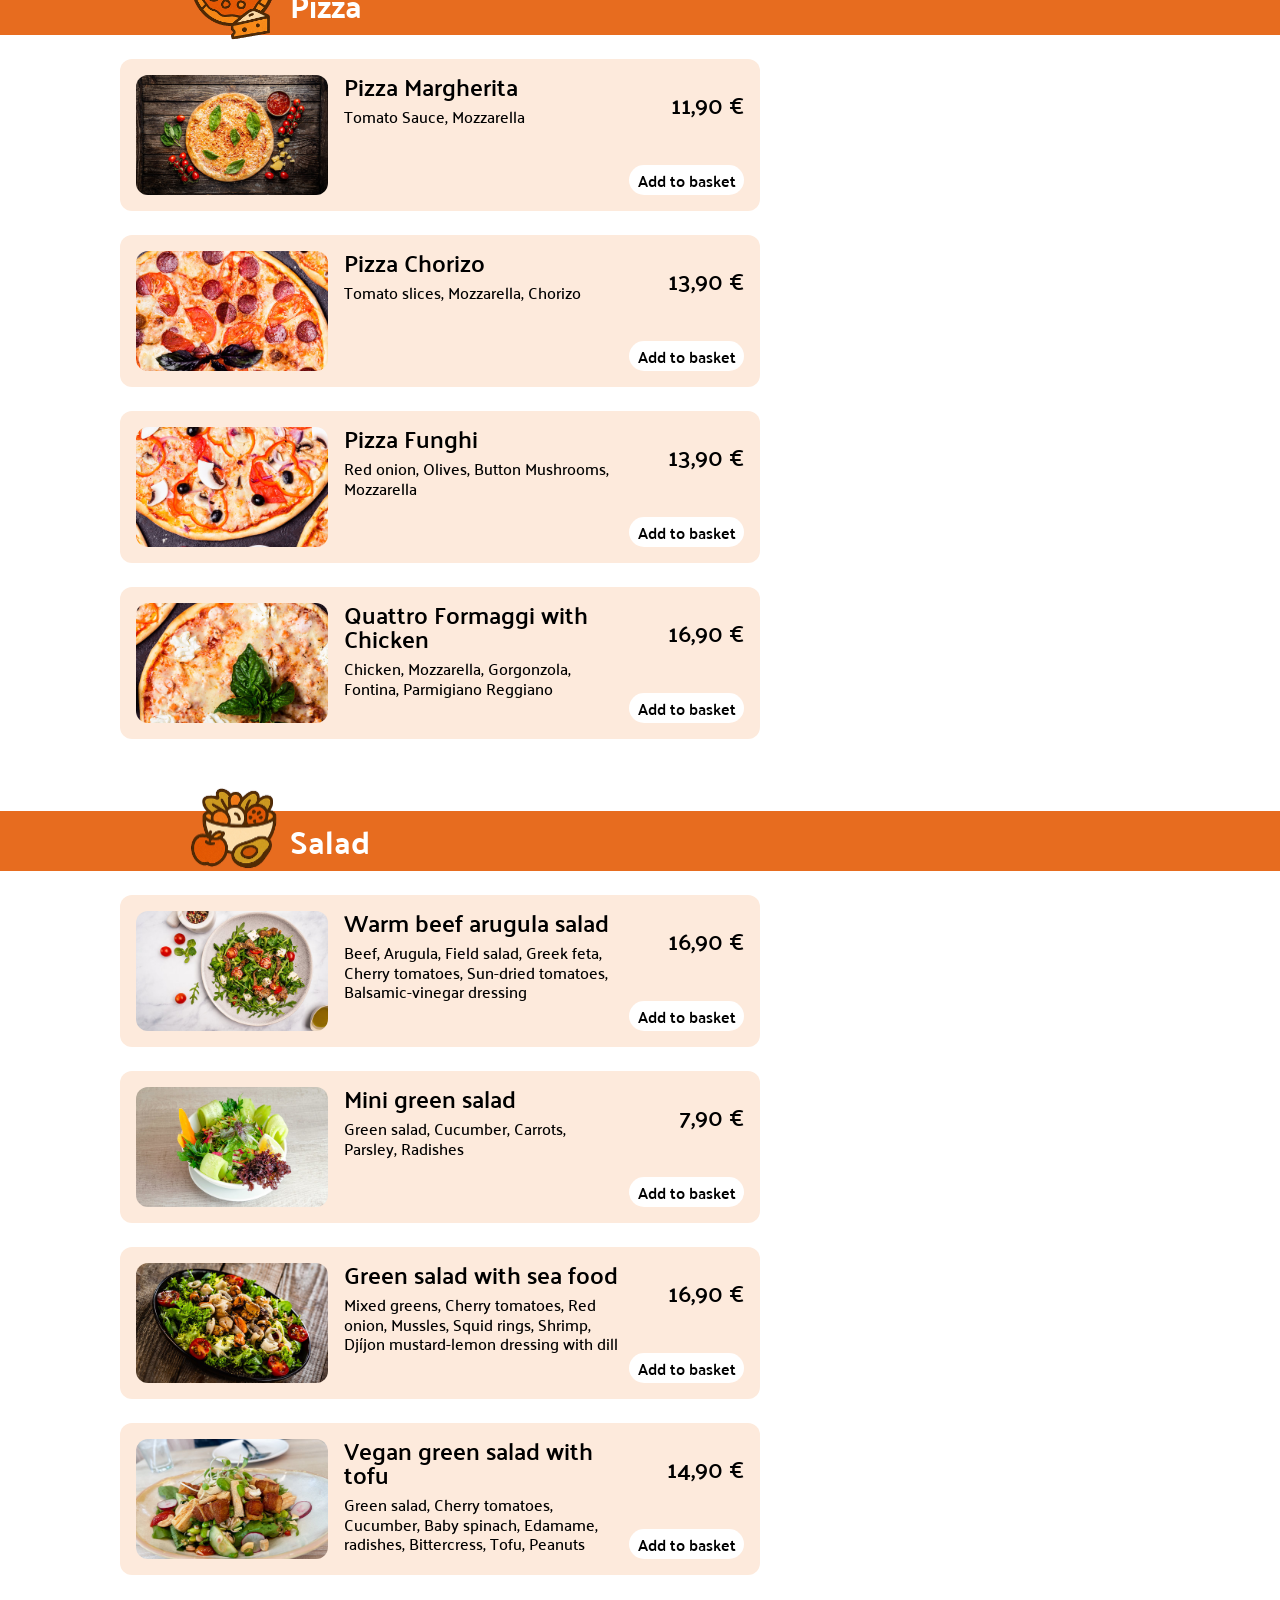
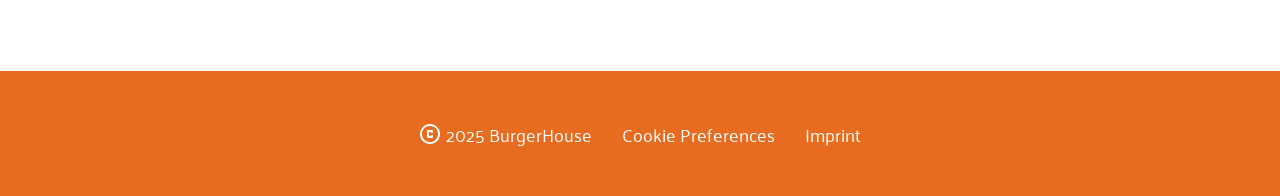
==== commit 5e3f9482: "autosave" ====
--- a/index.html
+++ b/index.html
@@ -74,17 +74,22 @@
         </div>
       </section>
 
-      <section id="menu"></section>
+      <section>
+        <div id="menu"></div>
+  
+        <aside class="basket-desktop-wrapper" id="open-basket">
+          <div class="content-basket-desktop">
+            <div id="basket">
+              <!-- JS -->
+               
+            </div>
+          </div>
+        </aside>
+        
+      </section>
+
     </main>
 
-    <aside class="basket-desktop-wrapper hidden" id="open-basket">
-      <div class="content-basket-desktop">
-        <div id="basket">
-          <!-- JS -->
-           
-        </div>
-      </div>
-    </aside>
 
     <dialog id="check-out-dialog">
       <!-- JS -->
@@ -135,7 +140,7 @@
                 alt="shopping cart icon"
               />
             </button>
-            <div class="hidden" id="cart-count"></div>
+            <div id="cart-count"></div>
           </li>
         </ul>
       </div>
--- a/style.css
+++ b/style.css
@@ -1,3 +1,9 @@
+@media screen and (min-width: 900px) {
+  html {
+    height: 100%;
+  }
+}
+
 body {
   width: 100%;
   min-height: 100dvh;
@@ -80,6 +86,7 @@
   width: 100%;
   display: flex;
   flex-direction: column;
+  margin-bottom: 24px;
 
   .landing-page-photos {
     height: 420px;
@@ -197,37 +204,64 @@
     width: 100%;
     height: 60px;
     background-color: rgba(231, 108, 31, 1);
-    display: flex;
-    flex-direction: column;
-    justify-content: center;
-    align-items: center;
-    gap: 12px;
-    margin-top: 24px;
-
-    .menu-headline-icon {
-      position: absolute;
-      top: -40px;
-
-      img {
-        width: 55px;
-        height: auto;
-      }
-    }
-
-    h2 {
-      color: white;
-      font-size: 32px;
-      font-weight: 700;
-      line-height: 120%;
+
+    .menu-headline-content {
+      height: 100%;
+      width: 100%;
+      display: flex;
+      flex-direction: column;
+      justify-content: center;
+      align-items: center;
+      gap: 12px;
+
+      @media screen and (min-width: 900px) {
+        height: 100%;
+        width: 100%;
+        display: flex;      
+        flex-direction: row;
+        justify-content: flex-start;
+        align-items: center;
+        position: absolute;
+        left: 190px;
+      }
+
+      .menu-headline-icon {
+        position: absolute;
+        bottom: 35px;
+
+        @media screen and (min-width: 900px) {
+          position: relative;
+          bottom: 10px;
+        }
+
+        img {
+          width: 55px;
+          height: auto;
+
+          @media screen and (min-width: 900px) {
+           width: 88px;
+          height: auto;
+        }
+        }
+      }
+
+      h2 {
+        color: white;
+        font-size: 32px;
+        font-weight: 700;
+        line-height: 120%;
+      }
     }
   }
 
   .menu-card-wrapper {
+    z-index: 1000;
     display: flex;
     flex-direction: column;
     justify-content: center;
     align-items: center;
     gap: 24px;
+    margin-bottom: 48px;
 
     @media screen and (min-width: 900px) {
       width: calc(100% - 400px);
@@ -341,7 +375,7 @@
   background-color: rgba(54, 53, 52, 1);
   display: flex;
   align-items: center;
-  z-index: 2;
+  z-index: 2000;
   position: fixed;
   bottom: 0;
 
@@ -390,17 +424,17 @@
   }
 }
 
-.hidden {
-  display: none;
-}
-
 /* #endregion */
-
 
 footer {
   width: 100%;
   height: 125px;
   background-color: rgba(231, 108, 31, 1);
+  margin-bottom: 70px;
+
+  @media screen and (min-width) {
+    margin-bottom: 0;
+  }
 }
 
 .footer-wrapper {
@@ -436,5 +470,4 @@
   }
 }
 
-
-    /* #endregion */+/* #endregion */
--- a/styles/basket.css
+++ b/styles/basket.css
@@ -1,11 +1,26 @@
+
+@media screen and (max-width: 900px) {
+  .basket-desktop-wrapper.open {
+    display: flex;
+  }
+}
+
+/* id overwrites diplay: none so basket can be visible for Desktop */
+@media screen and (min-width: 900px) {
+  #open-basket{
+    display: flex;
+  }
+}
+
 .basket-desktop-wrapper {
-  z-index: 1000;
+  _z-index: 1000;
   height: 100%;
   width: 100%;
   position: absolute;
   top: 0px;
-  display: flex;
+  display: none;
   justify-content: center;
+  
 
   .content-basket-desktop {
     width: 1440px;
@@ -19,6 +34,7 @@
     }
 
     #basket {
+      z-index: 1000;
       background: rgba(54, 53, 52, 1);
       border-radius: 30px 0 0 30px;
       height: 662px;
@@ -31,6 +47,7 @@
 
       @media screen and (max-width: 900px) {
         position: absolute;
+        top: 0;
         width: 100%;
         height: 600px;
         border-radius: 30px;
@@ -56,12 +73,11 @@
           button {
             display: none;
 
-               @media screen and (max-width: 900px) {
-                display: block;
-                   height: 16px;
-                   width: 16px;
-       
-      }
+            @media screen and (max-width: 900px) {
+              display: block;
+              height: 16px;
+              width: 16px;
+            }
           }
         }
 
@@ -80,7 +96,7 @@
           overflow-y: auto;
 
           .basket-card {
-            width: 250px;
+            width: 100%;
             height: fit-content;
             background-color: rgba(253, 234, 220, 1);
             border-radius: 20px;
@@ -217,3 +233,4 @@
     }
   }
 }
+
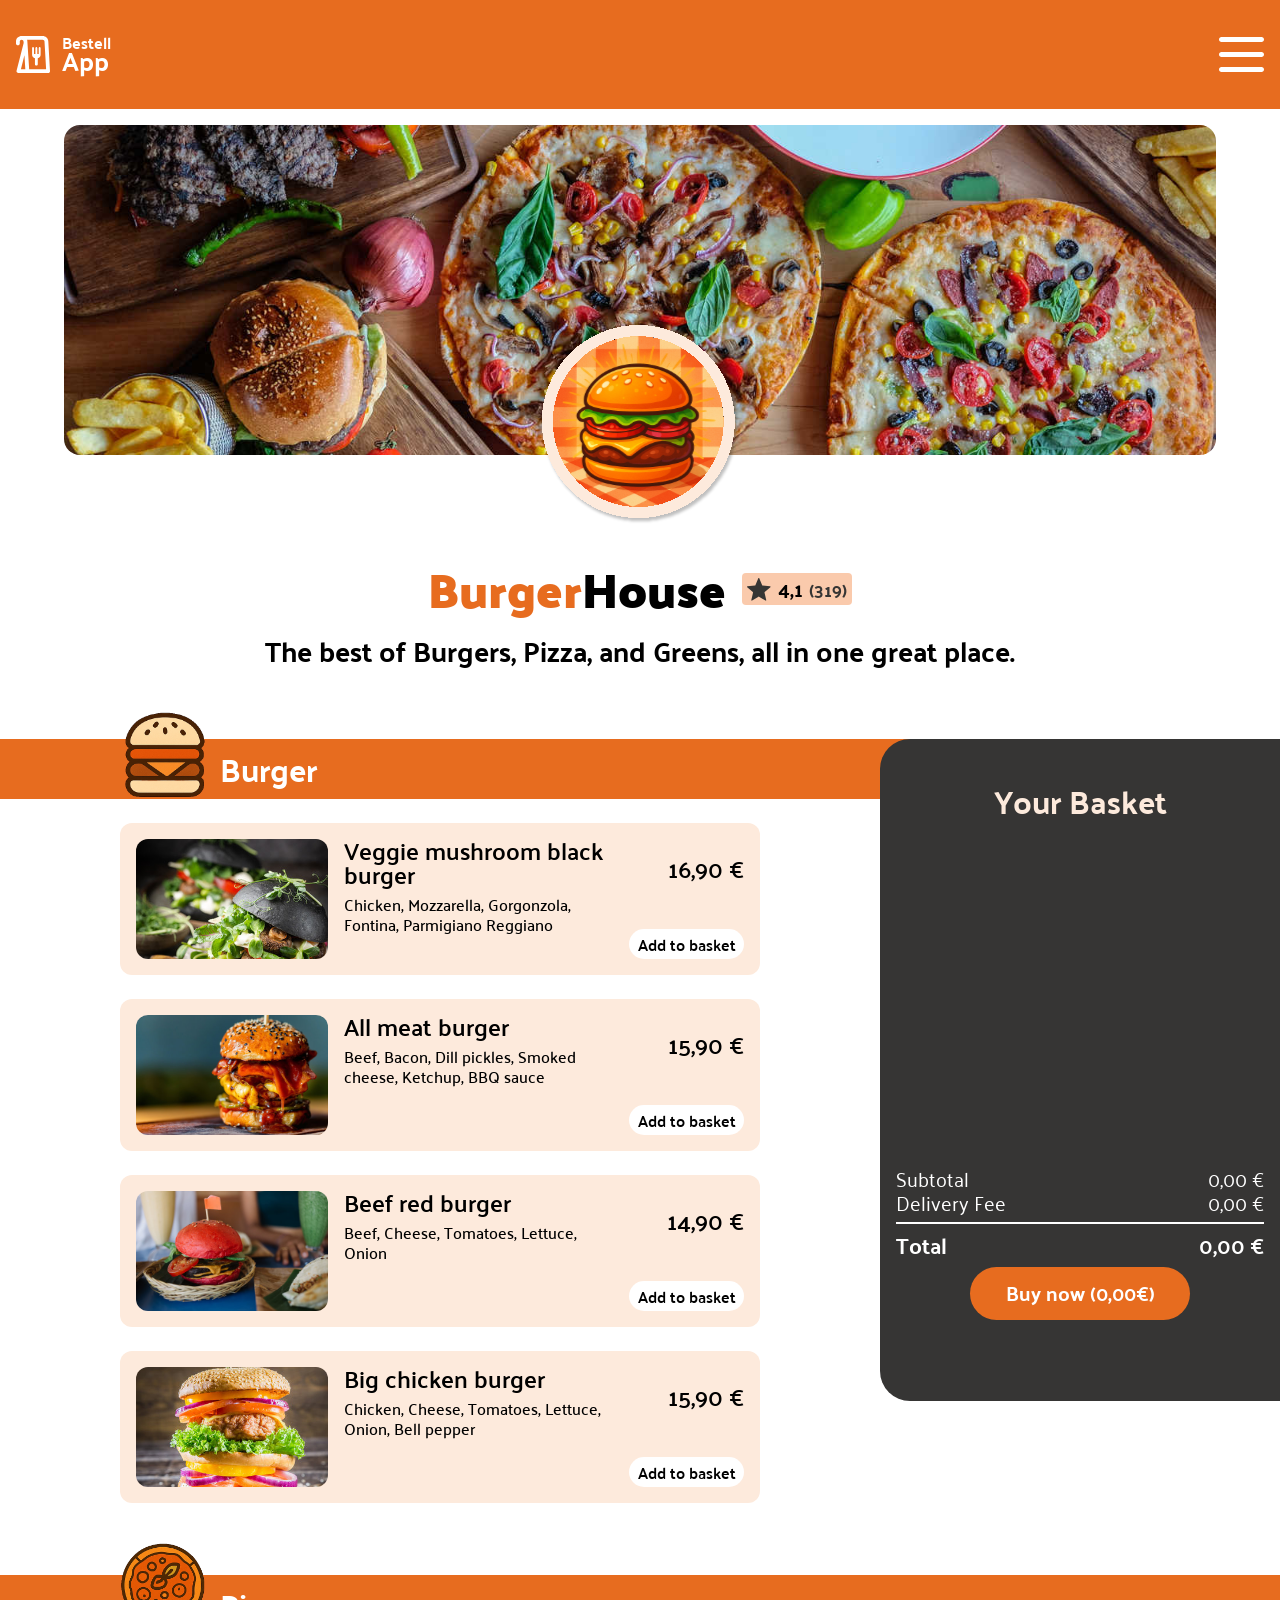
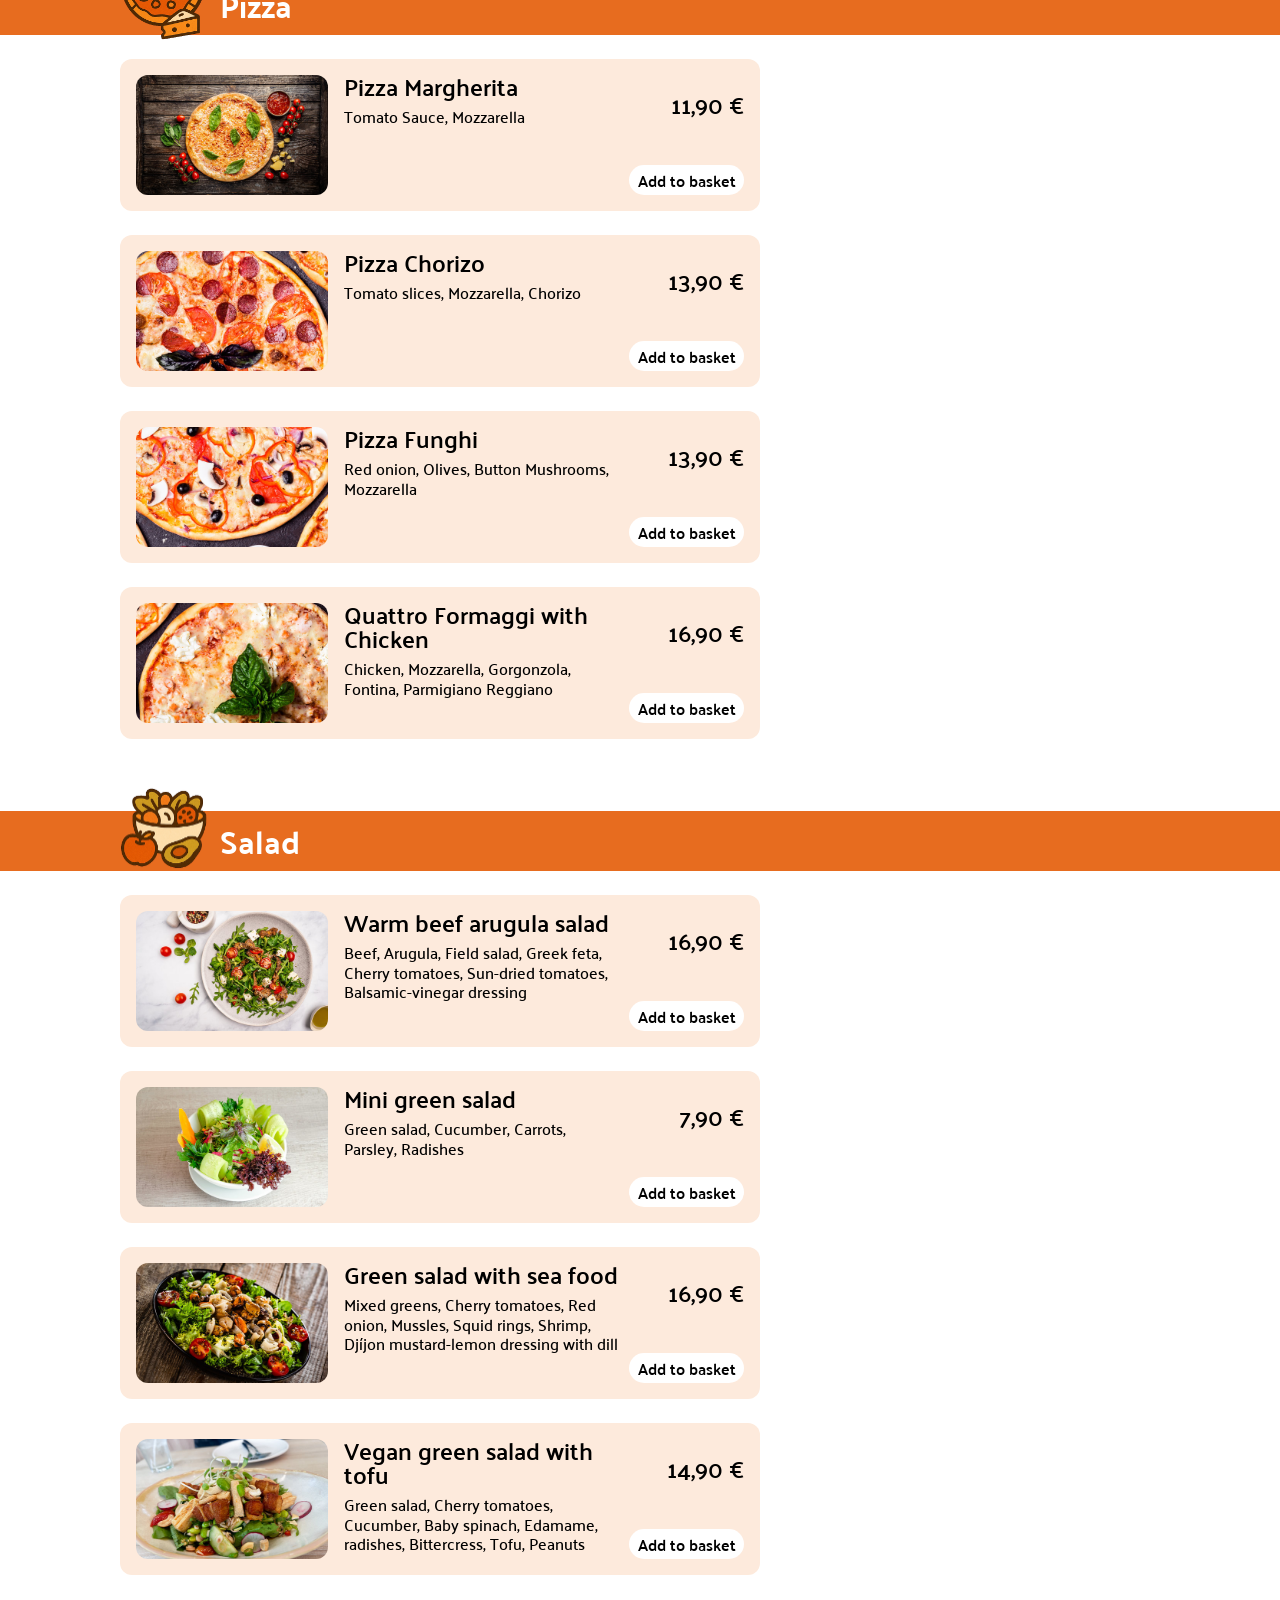
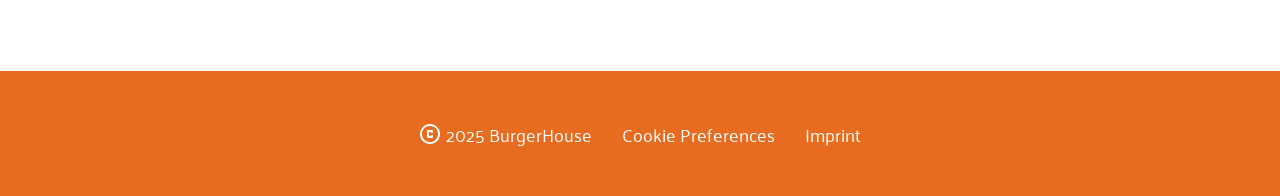
==== commit cdf714d9: "autosave" ====
--- a/index.html
+++ b/index.html
@@ -4,6 +4,8 @@
     <meta charset="UTF-8" />
     <meta name="viewport" content="width=device-width, initial-scale=1.0" />
     <title>Bestell App</title>
+    <link rel="icon" type="image/x-icon" href="./assets/icons/app-icon.svg">
+
     <link rel="icon" type="image/x-icon" href="./assets/icons/app-icon.svg" />
     <link rel="stylesheet" href="style.css" />
     <link rel="stylesheet" href="./styles/fonts.css" />
@@ -100,7 +102,7 @@
     <footer>
       <div class="content">
         <div class="footer-wrapper">
-          <p>Imprint</p>
+          <a href="impressum.html" target="_blank"><p>Imprint</p></a>
           <p>Cookie Preferences</p>
           <div>
             <img src="./assets/icons/copyright.svg" alt="copyright icon" />
@@ -134,7 +136,7 @@
           </li>
 
           <li class="shopping-cart">
-            <button class="nav-link basket-link" href="" onclick="openBasket()">
+            <button class="nav-link basket-link" href="" onclick="openBasket()" aria-label="open basket">
               <img
                 src="./assets/icons/shopping-cart-white.svg"
                 alt="shopping cart icon"
--- a/style.css
+++ b/style.css
@@ -204,10 +204,13 @@
     width: 100%;
     height: 60px;
     background-color: rgba(231, 108, 31, 1);
+    display: flex;
+    justify-content: center;
 
     .menu-headline-content {
       height: 100%;
       width: 100%;
+      max-width: 1040px;
       display: flex;
       flex-direction: column;
       justify-content: center;
@@ -215,14 +218,10 @@
       gap: 12px;
 
       @media screen and (min-width: 900px) {
-        height: 100%;
-        width: 100%;
         display: flex;      
         flex-direction: row;
         justify-content: flex-start;
         align-items: center;
-        position: absolute;
-        left: 190px;
       }
 
       .menu-headline-icon {
@@ -426,6 +425,7 @@
 
 /* #endregion */
 
+/* #region footer */
 footer {
   width: 100%;
   height: 125px;
@@ -471,3 +471,14 @@
 }
 
 /* #endregion */
+
+.impressum-info{
+  width: 100%;
+  height: 8dvw;
+
+  p{
+      font-weight: 400;
+      font-size: 32px;
+  }
+
+}
--- a/styles/basket.css
+++ b/styles/basket.css
@@ -231,6 +231,20 @@
       line-height: 120%;
       text-align: center;
     }
-  }
-}
-
+
+    .dialog-empty-basket{
+      height: 100%;
+      width: 100%;
+      display: flex;
+      flex-direction: column;
+      justify-content: center;
+      align-items: center;
+      gap: 20px;
+
+      h1{
+        line-height: 100%;
+      }
+    }
+  }
+}
+
